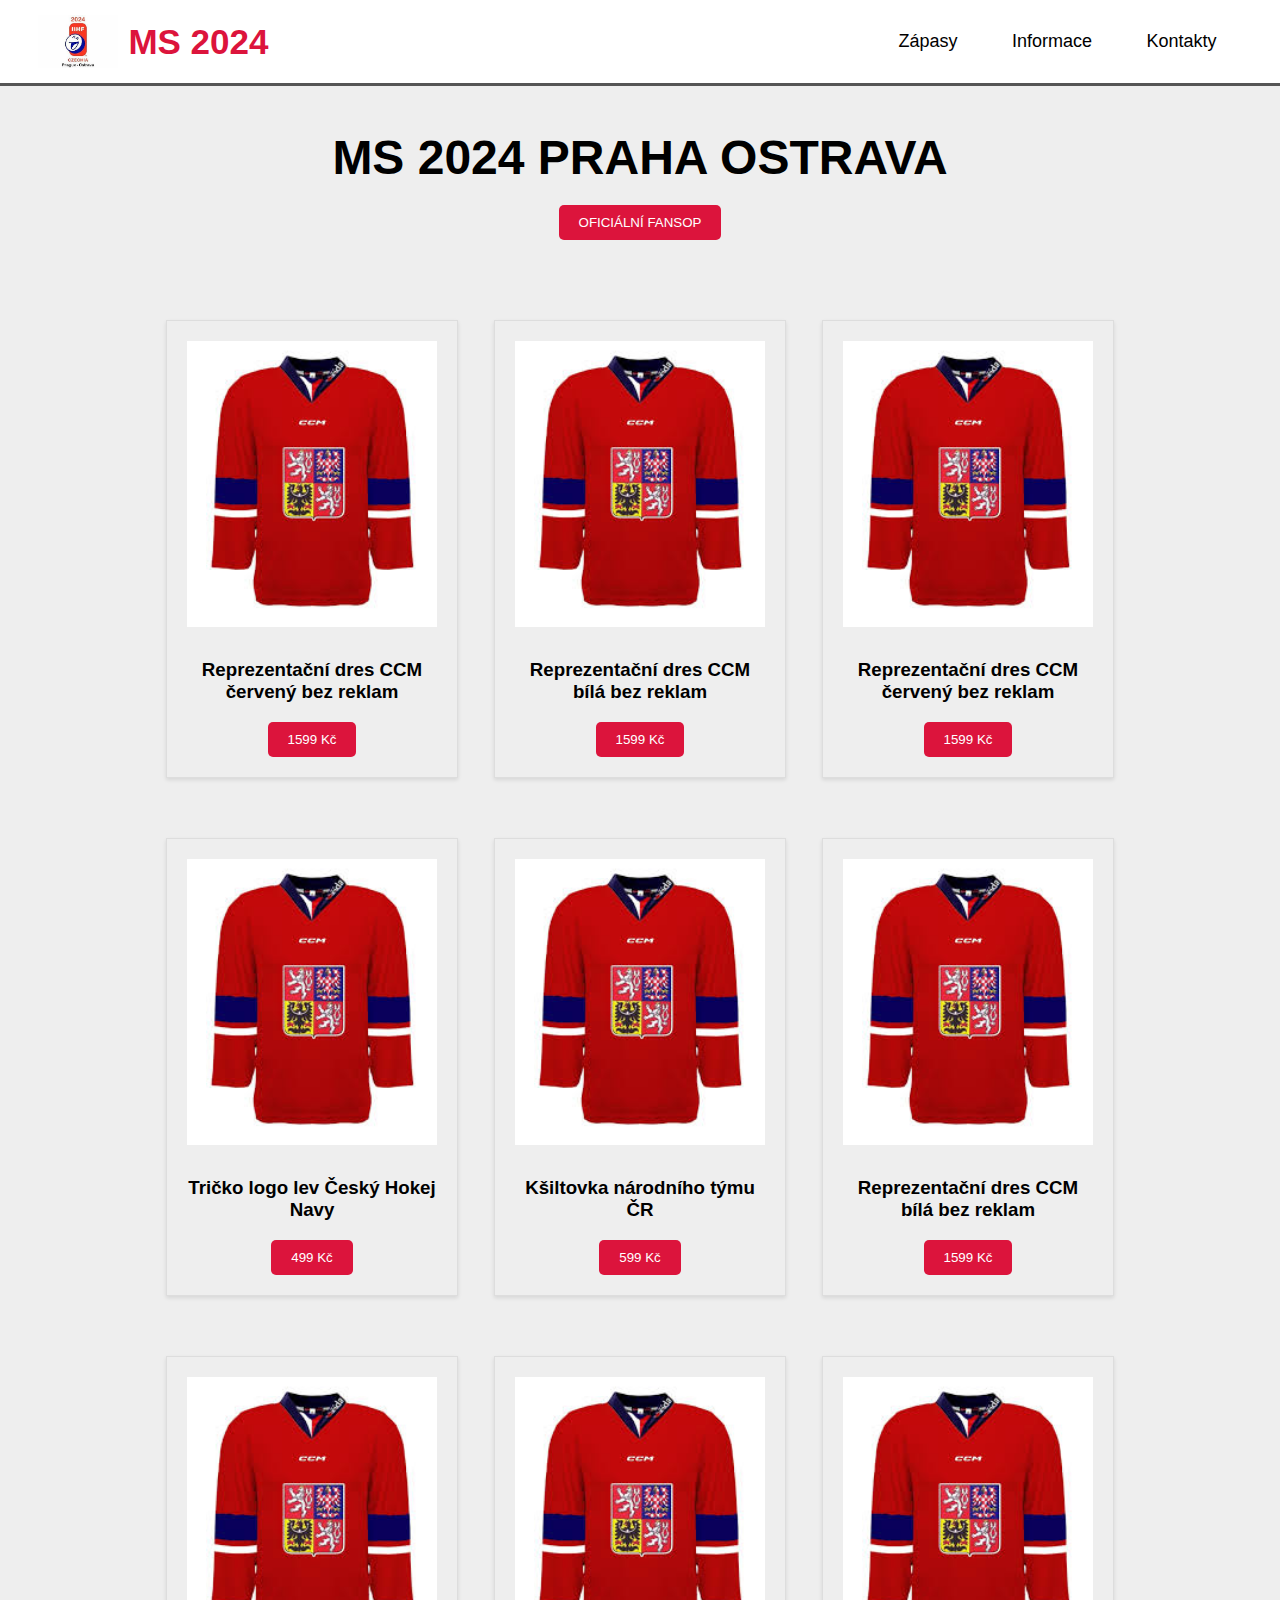
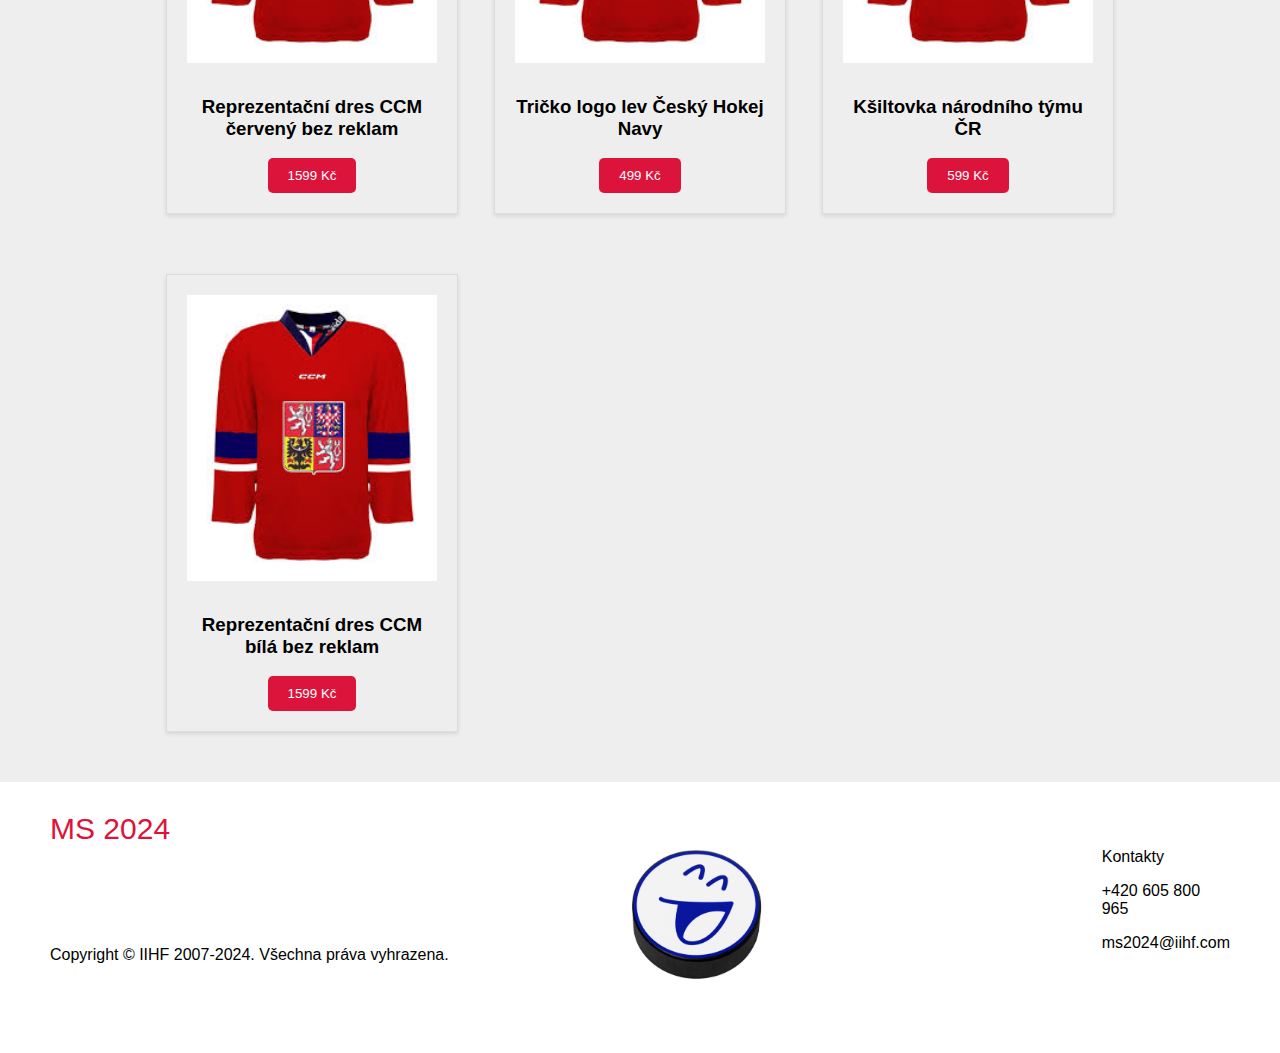
==== index.html @ 159f7f00 "s" ====
<!DOCTYPE html>
<html lang="cs">

<head>
  <meta charset="UTF-8">
  <meta name="viewport" content="width=device-width, initial-scale=1.0">
  <title>MS 2024 Praha Ostrava</title>
  <link rel="stylesheet" href="./styles/general.css">
  <link rel="stylesheet" href="./style.css">
</head>

<body>
  <header>
    <div class="header-container">
      <div class="logo-container">
        <img id="logo" src="./img/logo.jfif" alt="MS 2024 logo">
        <p class="web-name">MS 2024</p>
      </div>
      <nav class="nav-links">
        <a href="#">Zápasy</a>
        <a href="#">Informace</a>
        <a href="#">Kontakty
        </a>
      </nav>
    </div>
  </header>

  <main>
    <div class="bg">
      <section class="hero">
        <div class="container-uvod">
          <h2>MS 2024 PRAHA OSTRAVA</h2>
          <button class="button">OFICIÁLNÍ FANSOP</button>
        </div>
      </section>

      <section class="products">
        <div class="container-shop">
          <div class="product">
            <img src="./img/dres.jfif" alt="Reprezentační dres CCM červený bez reklam">
            <h3>Reprezentační dres CCM červený bez reklam</h3>
            <button class="button">1599 Kč</button>
          </div>

          <div class="product">
            <img src="./img/dres.jfif" alt="Reprezentační dres CCM bílá bez reklam">
            <h3>Reprezentační dres CCM bílá bez reklam</h3>
            <button class="button">1599 Kč</button>
          </div>
          <div class="product">
            <img src="./img/dres.jfif" alt="Reprezentační dres CCM červený bez reklam">
            <h3>Reprezentační dres CCM červený bez reklam</h3>
            <button class="button">1599 Kč</button>
          </div>
          <div class="product">
            <img src="./img/dres.jfif" alt="Tričko logo lev Český Hokej Navy">
            <h3>Tričko logo lev Český Hokej Navy</h3>
            <button class="button">499 Kč</button>
          </div>
          <div class="product">
            <img src="./img/dres.jfif" alt="Kšiltovka národního týmu ČR">
            <h3>Kšiltovka národního týmu ČR</h3>
            <button class="button">599 Kč</button>
          </div>
          <div class="product">
            <img src="./img/dres.jfif" alt="Reprezentační dres CCM bílá bez reklam">
            <h3>Reprezentační dres CCM bílá bez reklam</h3>
            <button class="button">1599 Kč</button>
          </div>
          <div class="product">
            <img src="./img/dres.jfif" alt="Reprezentační dres CCM červený bez reklam">
            <h3>Reprezentační dres CCM červený bez reklam</h3>
            <button class="button">1599 Kč</button>
          </div>
          <div class="product">
            <img src="./img/dres.jfif" alt="Tričko logo lev Český Hokej Navy">
            <h3>Tričko logo lev Český Hokej Navy</h3>
            <button class="button">499 Kč</button>
          </div>
          <div class="product">
            <img src="./img/dres.jfif" alt="Kšiltovka národního týmu ČR">
            <h3>Kšiltovka národního týmu ČR</h3>
            <button class="button">599 Kč</button>
          </div>
          <div class="product">
            <img src="./img/dres.jfif" alt="Reprezentační dres CCM bílá bez reklam">
            <h3>Reprezentační dres CCM bílá bez reklam</h3>
            <button class="button">1599 Kč</button>
          </div>
        </div>
      </section>
    </div>
  </main>

  <footer>
    <div class="left-section">
      <p class="name-footer">MS 2024</p>
      <div class="icons">
      <span class="icon-facebook"></span>
      <span class="icon-youtube"></span>
      <span class="icon-instagram"></span>
    
      </div>
      <p>Copyright © IIHF 2007-2024. Všechna práva vyhrazena.</p>
    </div>
    <div class="middle-section">
      <img src="./img/puk.jpg" alt="puk emoji">

    </div>


    <div class="right-section">
      <p>Kontakty</p>
      <p>+420 605 800 965</p>
      <p>ms2024@iihf.com</p>
    </div>
  </footer>
</body>

</html>
---- styles/general.css ----
body {
    font-family: sans-serif;
    margin: 0;
    background-color: #f5f5f5;
}


body {
    font-family: Arial, sans-serif;
    margin: 0;
    background-color: #f4f4f4;
  }
  
  /* Header Styling */
  header {
    background-color: #ffffff;
    color: rgb(0, 0, 0);
    padding: 15px 0;
    border-bottom: 3px solid #555;

    position: fixed;
    left: 0;
    top: 0;
    width: 100%;
  
   z-index: 50;
    
  }
  
  .header-container {
    display: flex;
    justify-content: space-between;
    align-items: center;
    padding: 0 3%;
  }
  
  /* Logo and Name Styling */
  .logo-container {
    display: flex;
    align-items: center;
  }
  
  #logo {
    width: 80px;
    margin-right: 10px;
  }
  
  .web-name {
    font-size: 35px;
    font-weight: bold;
    margin: 0;
    color:  #dc143c ;
  }
  
  /* Navigation Links Styling */
  .nav-links a {
    color: rgb(0, 0, 0);
    text-decoration: none;
    margin-left:10px;
    margin-right: 10px;
    font-size: 18px;
    transition: color 0.3s ease;
    padding: 15px;

  }
  


  
  .nav-links a:hover {
    color: #ffffff;
    background-color: #dc143c;
    padding: 15px;
    border-radius: 3px;

  }










.container-shop{
    display: grid;
    grid-template-columns: 1fr 1fr 1fr 1fr;
    column-gap: 16px;
    row-gap: 40px;
}
.container-uvod{
    max-width: 1500px;
    margin: 0 auto;
    padding: 20px;
}
@media (max-width: 1000px) and (min-width:701px) {
    .container-shop {
      grid-template-columns: 1fr 1fr;
    }
   
  }
  @media (max-width:1380px ) and (min-width:1001px) {
    .container-shop {
        grid-template-columns: 1fr 1fr 1fr;
      }
  }
  @media (max-width: 700px){
    .container-shop{
        grid-template-columns: 1fr;
    }
  }









.hero {
    text-align: center;
    margin-top: 60px;
    background-color: #eee;
    padding: 10px 0;
}

.hero h2 {
    font-size: 3em;
    margin-bottom: 20px;
}

.products {
    display: flex;
    flex-wrap: wrap;
    justify-content: center;
    padding: 40px 0;
}

.product {
    width: 250px;
    margin: 10px;
    border: 1px solid #ddd;
    padding: 20px;
    text-align: center;
    box-shadow: 0 2px 4px rgba(0,0,0,0.1);
}

.product img {
    width: 100%;
    margin-bottom: 10px;
}

.button {
    background-color: #dc143c;
    color: #fff;
    padding: 10px 20px;
    border: none;
    border-radius: 5px;
    cursor: pointer;
    text-decoration: none;
}
/*
footer {
    text-align: center;
    padding: 20px 0;
    background-color: #333;
   

    position: relative;
  left: 0;
  bottom: 0;
  width: 100%;
  background-color: #000000;
  color: white;
  
}
*/
footer{
    display: grid;
    grid-template-columns: 4fr 4fr 1fr;
    column-gap: 16px;
    row-gap: 40px;
    background-color: #ffffff;
   
}


.bg{
    background-color: #eee; 
  
}
.left-section{
  margin-left: 50px;

}
.middle-section img{
    width: 250px;
    margin: 50px;
}
.right-section{
    margin: 50px;
     text-align: end;  
  
}
.right-section p {
    text-align: start;
}
.name-footer{
    color: #dc143c;
    font-size: 30px;
    margin-bottom: 100px;
}

.icons span{
    height: 150px;
    width: 250px;
}
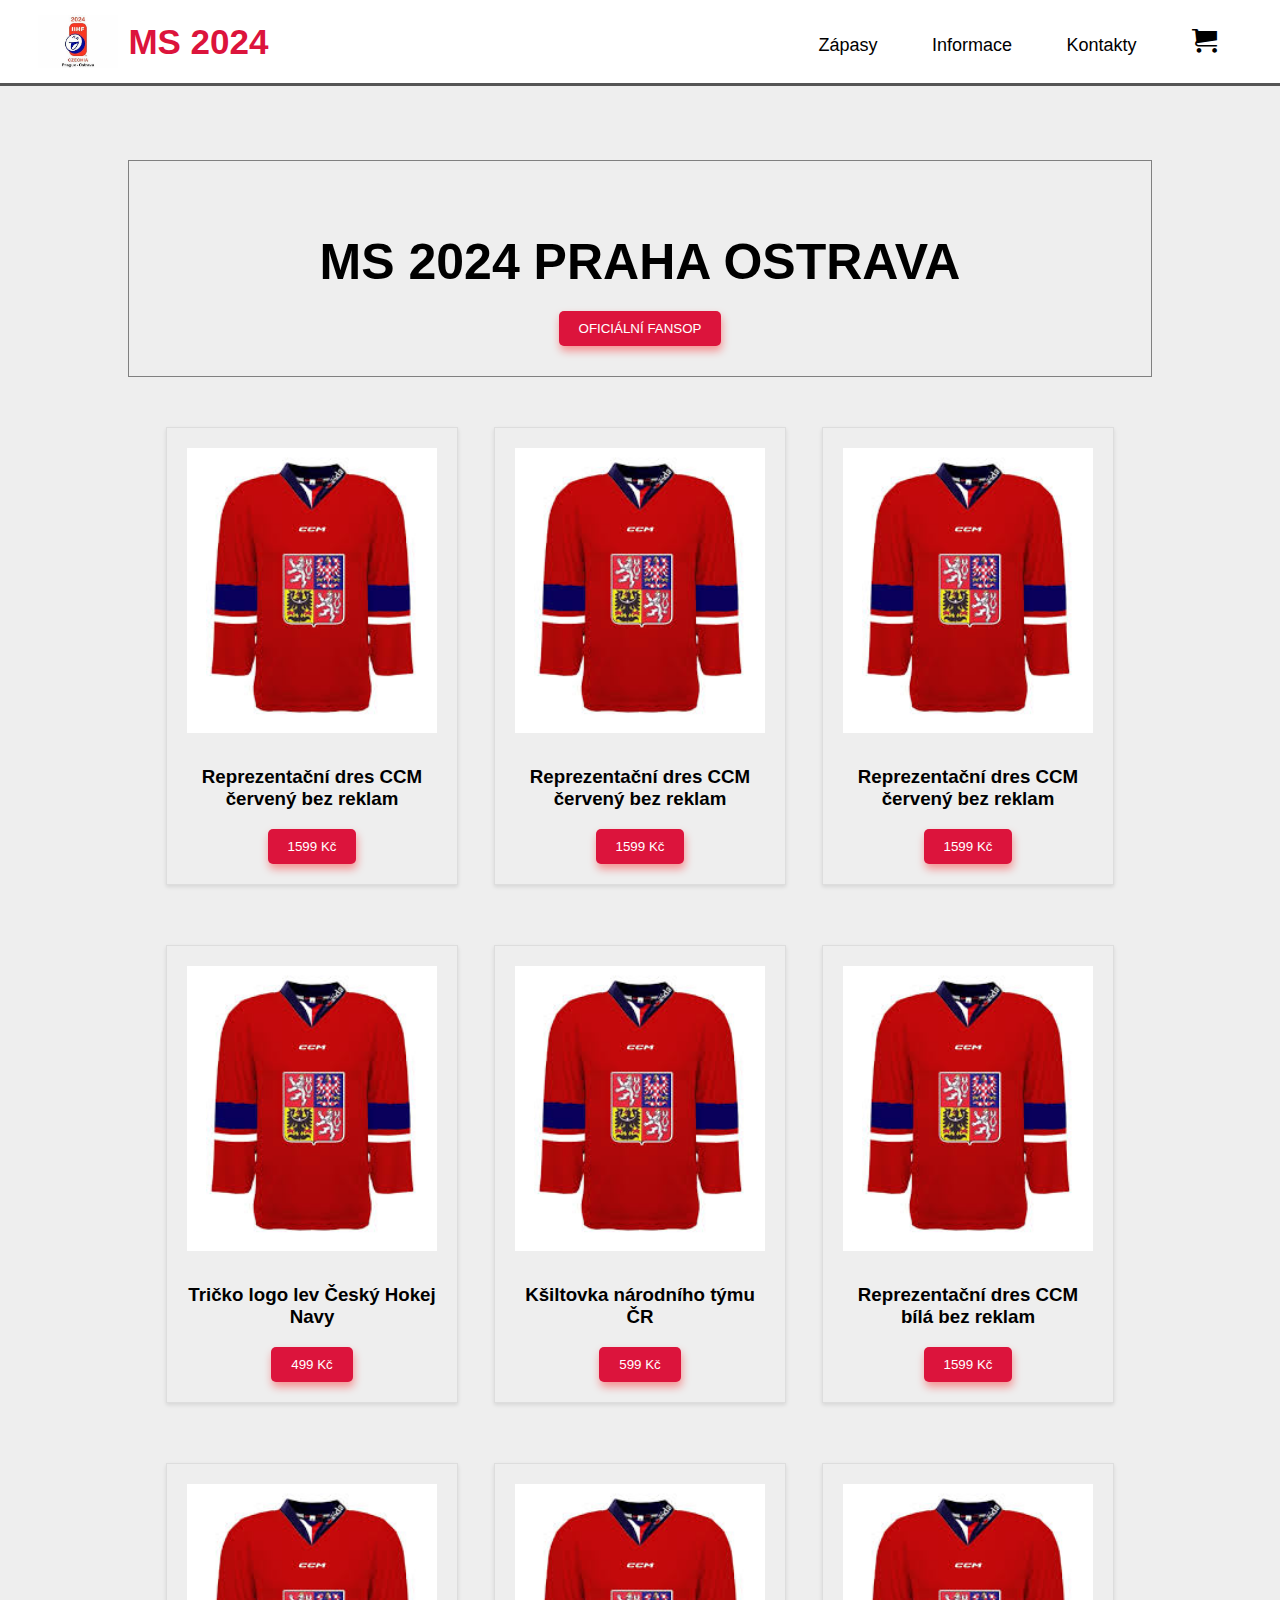
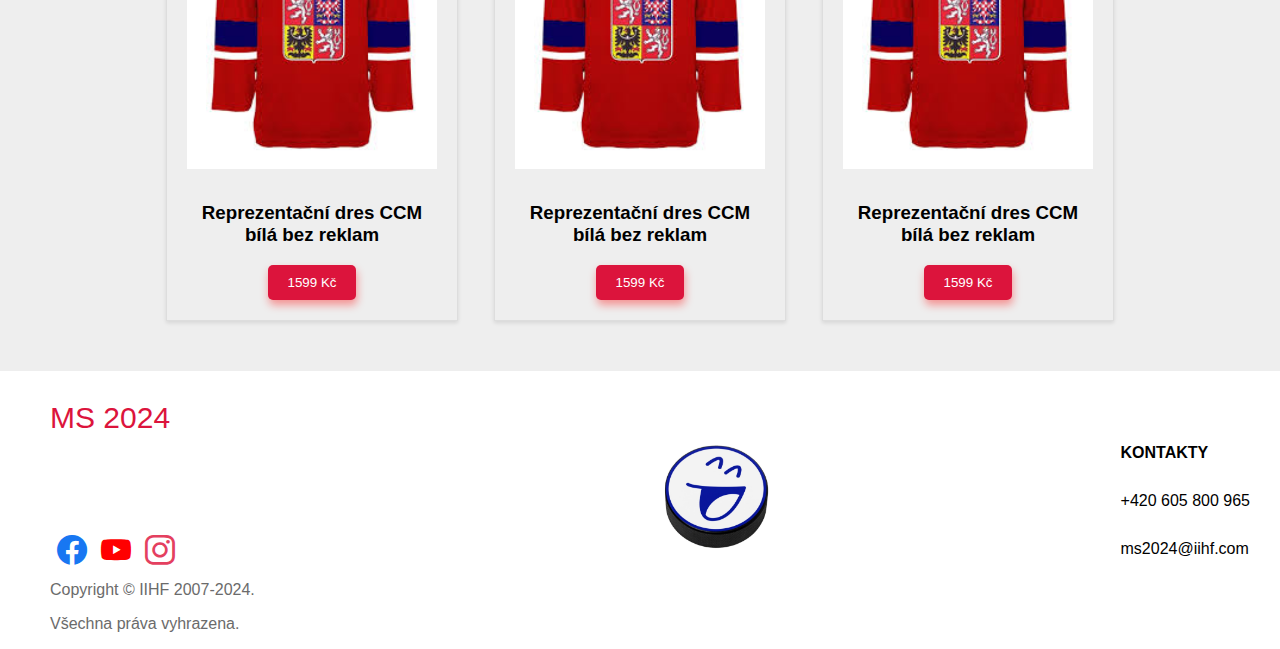
==== commit 5f2cefec: "safe" ====
--- a/index.html
+++ b/index.html
@@ -7,6 +7,7 @@
   <title>MS 2024 Praha Ostrava</title>
   <link rel="stylesheet" href="./styles/general.css">
   <link rel="stylesheet" href="./style.css">
+  <link rel="stylesheet" href="./styles/index.css">
 </head>
 
 <body>
@@ -19,8 +20,8 @@
       <nav class="nav-links">
         <a href="#">Zápasy</a>
         <a href="#">Informace</a>
-        <a href="#">Kontakty
-        </a>
+        <a href="#">Kontakty </a>
+        <a href="#"><span class="icon-cart"></span></a>
       </nav>
     </div>
   </header>
@@ -41,10 +42,9 @@
             <h3>Reprezentační dres CCM červený bez reklam</h3>
             <button class="button">1599 Kč</button>
           </div>
-
           <div class="product">
-            <img src="./img/dres.jfif" alt="Reprezentační dres CCM bílá bez reklam">
-            <h3>Reprezentační dres CCM bílá bez reklam</h3>
+            <img src="./img/dres.jfif" alt="Reprezentační dres CCM červený bez reklam">
+            <h3>Reprezentační dres CCM červený bez reklam</h3>
             <button class="button">1599 Kč</button>
           </div>
           <div class="product">
@@ -68,19 +68,14 @@
             <button class="button">1599 Kč</button>
           </div>
           <div class="product">
-            <img src="./img/dres.jfif" alt="Reprezentační dres CCM červený bez reklam">
-            <h3>Reprezentační dres CCM červený bez reklam</h3>
+            <img src="./img/dres.jfif" alt="Reprezentační dres CCM bílá bez reklam">
+            <h3>Reprezentační dres CCM bílá bez reklam</h3>
             <button class="button">1599 Kč</button>
           </div>
           <div class="product">
-            <img src="./img/dres.jfif" alt="Tričko logo lev Český Hokej Navy">
-            <h3>Tričko logo lev Český Hokej Navy</h3>
-            <button class="button">499 Kč</button>
-          </div>
-          <div class="product">
-            <img src="./img/dres.jfif" alt="Kšiltovka národního týmu ČR">
-            <h3>Kšiltovka národního týmu ČR</h3>
-            <button class="button">599 Kč</button>
+            <img src="./img/dres.jfif" alt="Reprezentační dres CCM bílá bez reklam">
+            <h3>Reprezentační dres CCM bílá bez reklam</h3>
+            <button class="button">1599 Kč</button>
           </div>
           <div class="product">
             <img src="./img/dres.jfif" alt="Reprezentační dres CCM bílá bez reklam">
@@ -99,20 +94,21 @@
       <span class="icon-facebook"></span>
       <span class="icon-youtube"></span>
       <span class="icon-instagram"></span>
-    
       </div>
-      <p>Copyright © IIHF 2007-2024. Všechna práva vyhrazena.</p>
+      <p class="copyright">Copyright © IIHF 2007-2024. </p>
+      <p class="copyright">Všechna práva vyhrazena.</p>
     </div>
+
+
     <div class="middle-section">
       <img src="./img/puk.jpg" alt="puk emoji">
 
     </div>
 
-
     <div class="right-section">
-      <p>Kontakty</p>
-      <p>+420 605 800 965</p>
-      <p>ms2024@iihf.com</p>
+      <p class="strong">Kontakty</p>
+      <p class="num">+420 605 800 965</p>
+      <p class="mail">ms2024@iihf.com</p>
     </div>
   </footer>
 </body>
--- a/styles/general.css
+++ b/styles/general.css
@@ -1,220 +1,238 @@
 body {
-    font-family: sans-serif;
-    margin: 0;
-    background-color: #f5f5f5;
+  font-family: sans-serif;
+  margin: 0;
+  background-color: #f5f5f5;
 }
 
 
 body {
-    font-family: Arial, sans-serif;
-    margin: 0;
-    background-color: #f4f4f4;
-  }
-  
-  /* Header Styling */
+  font-family: Arial, sans-serif;
+  margin: 0;
+  background-color: #eee;
+}
+
+/* Header Styling */
+header {
+  background-color: #ffffff;
+  color: rgb(0, 0, 0);
+  padding: 15px 0;
+  border-bottom: 3px solid #555;
+
+  position: fixed;
+  left: 0;
+  top: 0;
+  width: 100%;
+
+  z-index: 50;
+
+}
+
+.header-container {
+  display: flex;
+  justify-content: space-between;
+  align-items: center;
+  padding: 0 3%;
+}
+
+/* Logo and Name Styling */
+.logo-container {
+  display: flex;
+  align-items: center;
+}
+
+#logo {
+  width: 80px;
+  margin-right: 10px;
+}
+
+.web-name {
+  font-size: 35px;
+  font-weight: bold;
+  margin: 0;
+  color: #dc143c;
+}
+
+/* Navigation Links Styling */
+.nav-links a {
+  color: rgb(0, 0, 0);
+  text-decoration: none;
+  margin-left: 10px;
+  margin-right: 10px;
+  font-size: 18px;
+  transition: color 0.3s ease;
+  padding: 15px;
+
+}
+
+
+
+
+.nav-links a:hover {
+  color: #ffffff;
+  background-color: #dc143c;
+  padding: 15px;
+  border-radius: 3px;
+
+}
+
+
+
+
+
+
+
+
+
+
+
+footer {
+  display: grid;
+
+  column-gap: 16px;
+  row-gap: 40px;
+  background-color: #ffffff;
+
+
+  grid-template-columns: 4fr 4fr 1fr;
+
+
+}
+
+
+
+.left-section {
+  margin-left: 50px;
+
+}
+
+.copyright {
+  color: rgb(107, 107, 107);
+
+}
+
+.middle-section img {
+  width: 250px;
+  margin: 50px;
+  display: flex;
+}
+
+.right-section {
+  line-height: 2;
+  margin-top: 50px;
+  margin-right: 30px;
+
+}
+
+.name-footer {
+  color: #dc143c;
+  font-size: 30px;
+  margin-bottom: 100px;
+}
+
+.icons span {
+  font-size: 30px;
+  margin-left: 7px;
+  margin-right: 7px;
+  display: flex;
+
+}
+
+.icons {
+  display: flex;
+}
+
+.strong {
+  font-weight: bold;
+  text-transform: uppercase;
+}
+
+
+
+
+
+@media (max-width: 1000px) and (min-width:701px) {
+  .middle-section img {
+    display: none;
+  }
+
+  .num {
+    white-space: nowrap;
+  }
+
   header {
-    background-color: #ffffff;
-    color: rgb(0, 0, 0);
-    padding: 15px 0;
-    border-bottom: 3px solid #555;
-
-    position: fixed;
-    left: 0;
-    top: 0;
-    width: 100%;
-  
-   z-index: 50;
-    
-  }
-  
-  .header-container {
+    grid-template-columns: 3fr 3fr 1fr;
+  }
+
+  .copyright {
+    white-space: nowrap;
+  }
+
+}
+
+@media (max-width:1380px) and (min-width:1001px) {
+  .middle-section img {
+    width: 200px;
+    margin: 60px;
     display: flex;
-    justify-content: space-between;
-    align-items: center;
-    padding: 0 3%;
-  }
-  
-  /* Logo and Name Styling */
-  .logo-container {
-    display: flex;
-    align-items: center;
-  }
-  
-  #logo {
-    width: 80px;
-    margin-right: 10px;
-  }
-  
+  }
+
+  .num {
+    white-space: nowrap;
+  }
+
+  .copyright {
+    white-space: nowrap;
+
+  }
+
+  header {
+    grid-template-columns: 4fr 4fr 1fr;
+  }
+
+}
+
+@media (max-width: 700px) {
+  .middle-section img {
+    display: none;
+  }
+
+  .right-section {
+    line-height: 1;
+  }
+
+  .name-footer {
+    margin-bottom: 50px;
+    font-size: 20px;
+    font-weight: bold;
+  }
+
+  .copyright {
+    white-space: nowrap;
+    font-size: 10px;
+  }
+
+  .strong {
+    font-size: 18px;
+  }
+
+
+  header {
+    column-gap: 6px;
+    row-gap: 20px;
+    grid-template-columns: 1fr;
+  }
+
+  .left-section {
+    margin-left: 10px;
+
+  }
+
   .web-name {
-    font-size: 35px;
-    font-weight: bold;
-    margin: 0;
-    color:  #dc143c ;
-  }
-  
-  /* Navigation Links Styling */
+    font-size: 25px;
+  }
+
   .nav-links a {
-    color: rgb(0, 0, 0);
-    text-decoration: none;
-    margin-left:10px;
-    margin-right: 10px;
-    font-size: 18px;
-    transition: color 0.3s ease;
-    padding: 15px;
-
-  }
-  
-
-
-  
-  .nav-links a:hover {
-    color: #ffffff;
-    background-color: #dc143c;
-    padding: 15px;
-    border-radius: 3px;
-
-  }
-
-
-
-
-
-
-
-
-
-
-.container-shop{
-    display: grid;
-    grid-template-columns: 1fr 1fr 1fr 1fr;
-    column-gap: 16px;
-    row-gap: 40px;
-}
-.container-uvod{
-    max-width: 1500px;
-    margin: 0 auto;
-    padding: 20px;
-}
-@media (max-width: 1000px) and (min-width:701px) {
-    .container-shop {
-      grid-template-columns: 1fr 1fr;
-    }
-   
-  }
-  @media (max-width:1380px ) and (min-width:1001px) {
-    .container-shop {
-        grid-template-columns: 1fr 1fr 1fr;
-      }
-  }
-  @media (max-width: 700px){
-    .container-shop{
-        grid-template-columns: 1fr;
-    }
-  }
-
-
-
-
-
-
-
-
-
-.hero {
-    text-align: center;
-    margin-top: 60px;
-    background-color: #eee;
-    padding: 10px 0;
-}
-
-.hero h2 {
-    font-size: 3em;
-    margin-bottom: 20px;
-}
-
-.products {
-    display: flex;
-    flex-wrap: wrap;
-    justify-content: center;
-    padding: 40px 0;
-}
-
-.product {
-    width: 250px;
-    margin: 10px;
-    border: 1px solid #ddd;
-    padding: 20px;
-    text-align: center;
-    box-shadow: 0 2px 4px rgba(0,0,0,0.1);
-}
-
-.product img {
-    width: 100%;
-    margin-bottom: 10px;
-}
-
-.button {
-    background-color: #dc143c;
-    color: #fff;
-    padding: 10px 20px;
-    border: none;
-    border-radius: 5px;
-    cursor: pointer;
-    text-decoration: none;
-}
-/*
-footer {
-    text-align: center;
-    padding: 20px 0;
-    background-color: #333;
-   
-
-    position: relative;
-  left: 0;
-  bottom: 0;
-  width: 100%;
-  background-color: #000000;
-  color: white;
-  
-}
-*/
-footer{
-    display: grid;
-    grid-template-columns: 4fr 4fr 1fr;
-    column-gap: 16px;
-    row-gap: 40px;
-    background-color: #ffffff;
-   
-}
-
-
-.bg{
-    background-color: #eee; 
-  
-}
-.left-section{
-  margin-left: 50px;
-
-}
-.middle-section img{
-    width: 250px;
-    margin: 50px;
-}
-.right-section{
-    margin: 50px;
-     text-align: end;  
-  
-}
-.right-section p {
-    text-align: start;
-}
-.name-footer{
-    color: #dc143c;
-    font-size: 30px;
-    margin-bottom: 100px;
-}
-
-.icons span{
-    height: 150px;
-    width: 250px;
+    font-size: 15px;
+  }
+
 }--- a/style.css
+++ b/style.css
@@ -0,0 +1,42 @@
+@font-face {
+  font-family: 'icomoon';
+  src:  url('fonts/icomoon.eot?8p07lf');
+  src:  url('fonts/icomoon.eot?8p07lf#iefix') format('embedded-opentype'),
+    url('fonts/icomoon.ttf?8p07lf') format('truetype'),
+    url('fonts/icomoon.woff?8p07lf') format('woff'),
+    url('fonts/icomoon.svg?8p07lf#icomoon') format('svg');
+  font-weight: normal;
+  font-style: normal;
+  font-display: block;
+}
+
+[class^="icon-"], [class*=" icon-"] {
+  /* use !important to prevent issues with browser extensions that change fonts */
+  font-family: 'icomoon' !important;
+  speak: never;
+  font-style: normal;
+  font-weight: normal;
+  font-variant: normal;
+  text-transform: none;
+  line-height: 1;
+
+  /* Better Font Rendering =========== */
+  -webkit-font-smoothing: antialiased;
+  -moz-osx-font-smoothing: grayscale;
+}
+
+.icon-facebook:before {
+  content: "\e900";
+  color: #1877f2;
+}
+.icon-instagram:before {
+  content: "\e902";
+  color: #e4405f;
+}
+.icon-youtube:before {
+  content: "\e901";
+  color: #f00;
+}
+.icon-cart:before {
+  content: "\e93a";
+}
--- a/styles/index.css
+++ b/styles/index.css
@@ -0,0 +1,111 @@
+
+
+.container-shop {
+    display: grid;
+    grid-template-columns: 1fr 1fr 1fr 1fr;
+   
+    column-gap: 16px;
+    row-gap: 40px;
+  }
+  
+  .container-uvod {
+    max-width: 1500px;
+    margin: 0 auto;
+    padding: 20px;
+    
+  }
+  
+  @media (max-width: 1000px) and (min-width:701px) {
+    .container-shop {
+      grid-template-columns: 1fr 1fr;
+    }
+    .hero h2{
+      font-size: 40px;
+    }
+  
+  }
+  
+  @media(min-width:1001px) {
+    .container-shop {
+      grid-template-columns: 1fr 1fr 1fr;
+    }
+    .hero h2{
+      font-size: 50px;
+    }
+  
+  }
+  
+  @media (max-width: 700px) {
+    .container-shop {
+      grid-template-columns: 1fr;
+    }
+  }
+  .icon-cart{
+    font-size: 25px;
+  }
+  
+  
+  
+  
+  
+  
+  
+  
+  
+  .hero {
+    text-align: center;
+    margin-top: 160px;
+    background-color: #eee;
+    padding: 10px 0;
+    border: 1px gray solid;
+    margin-left: 10%;
+    margin-right: 10%;
+  }
+  
+  .hero h2 {
+  
+    margin-bottom: 20px;
+  }
+  
+  
+  
+  .products {
+    display: flex;
+    flex-wrap: wrap;
+    justify-content: center;
+    padding: 40px 0;
+  }
+  
+  .product {
+    width: 250px;
+    margin: 10px;
+    border: 1px solid #ddd;
+    padding: 20px;
+    text-align: center;
+    box-shadow: 0 2px 4px rgba(0, 0, 0, 0.1);
+  }
+  
+  .product img {
+    width: 100%;
+    margin-bottom: 10px;
+  }
+  
+  .button {
+    background-color: #dc143c;
+    color: #fff;
+    padding: 10px 20px;
+    border: none;
+    border-radius: 5px;
+    cursor: pointer;
+    text-decoration: none;
+    transition: 0,5s;
+  
+    box-shadow: 1px 5px 8px rgba(255, 0, 0, 0.384);
+  }
+  .button:hover{
+    background-color: #000000;
+    color: rgb(255, 255, 255);
+  }
+  
+  
+  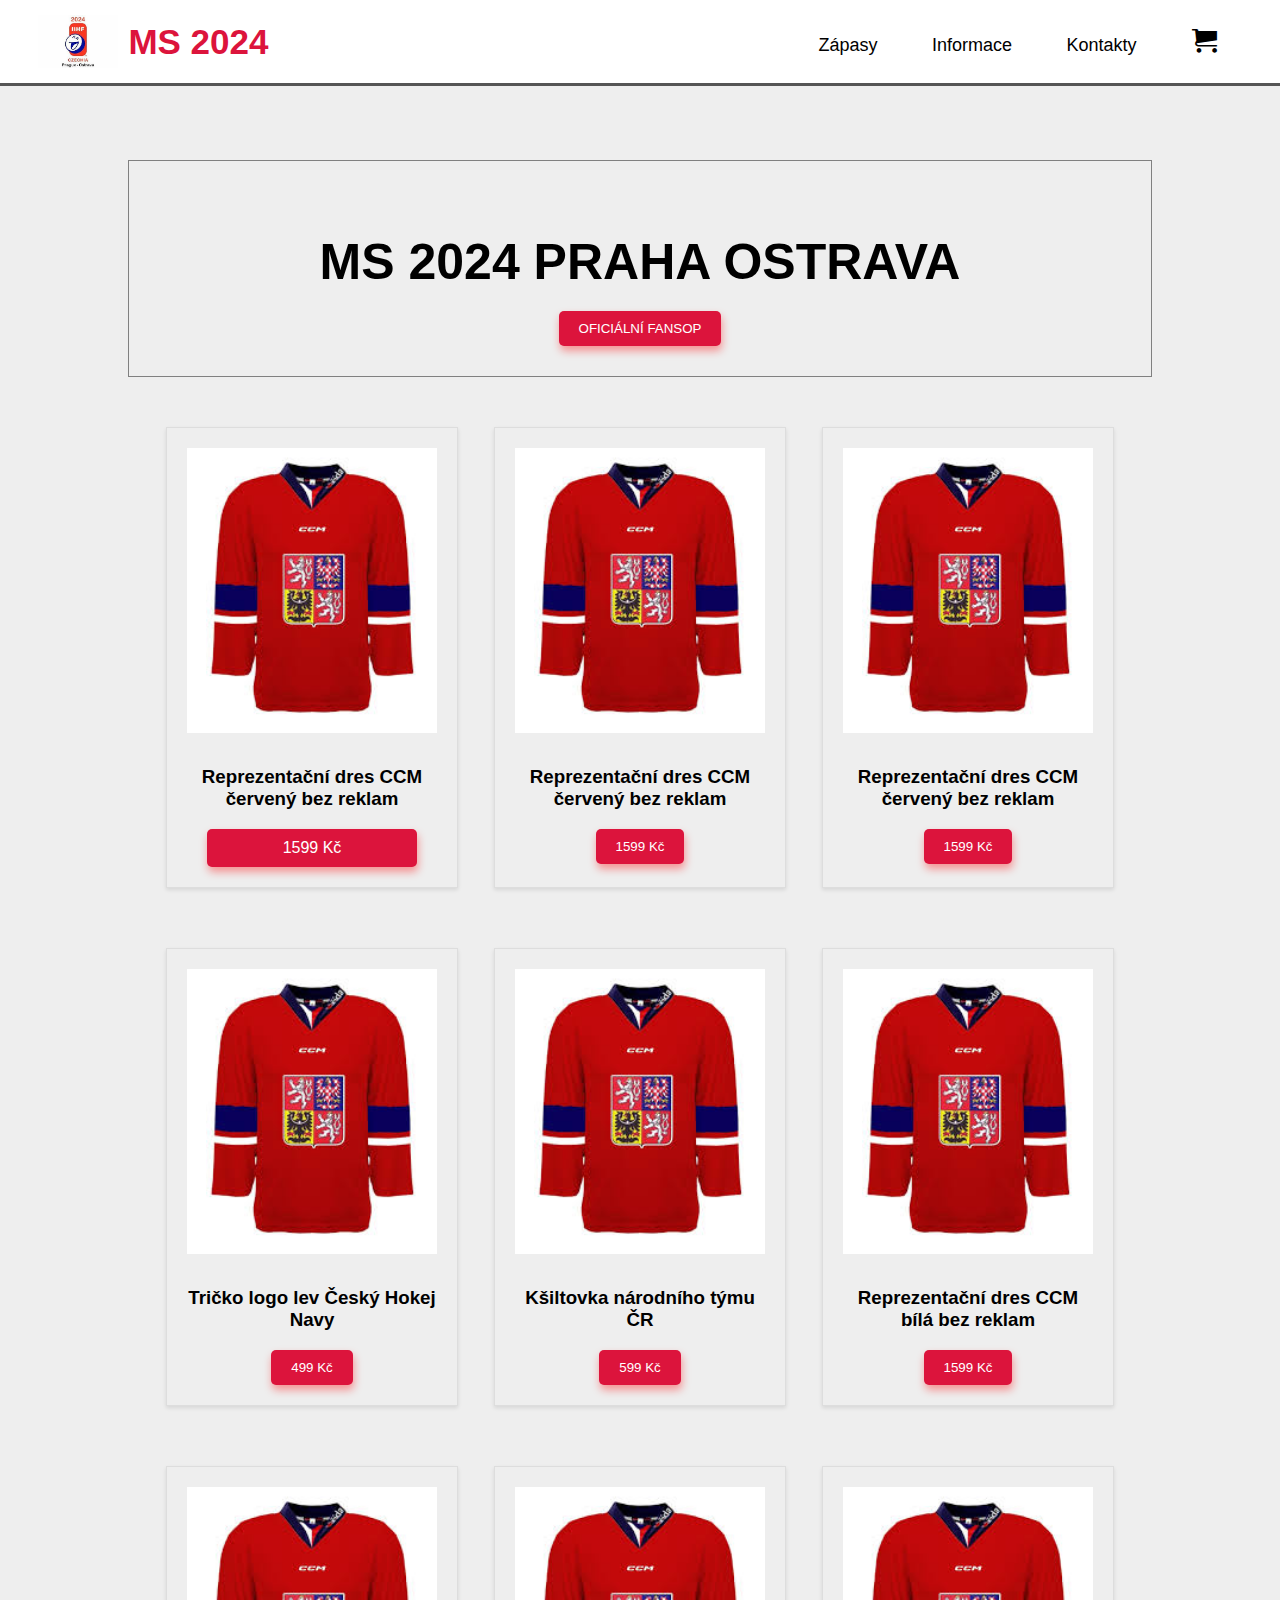
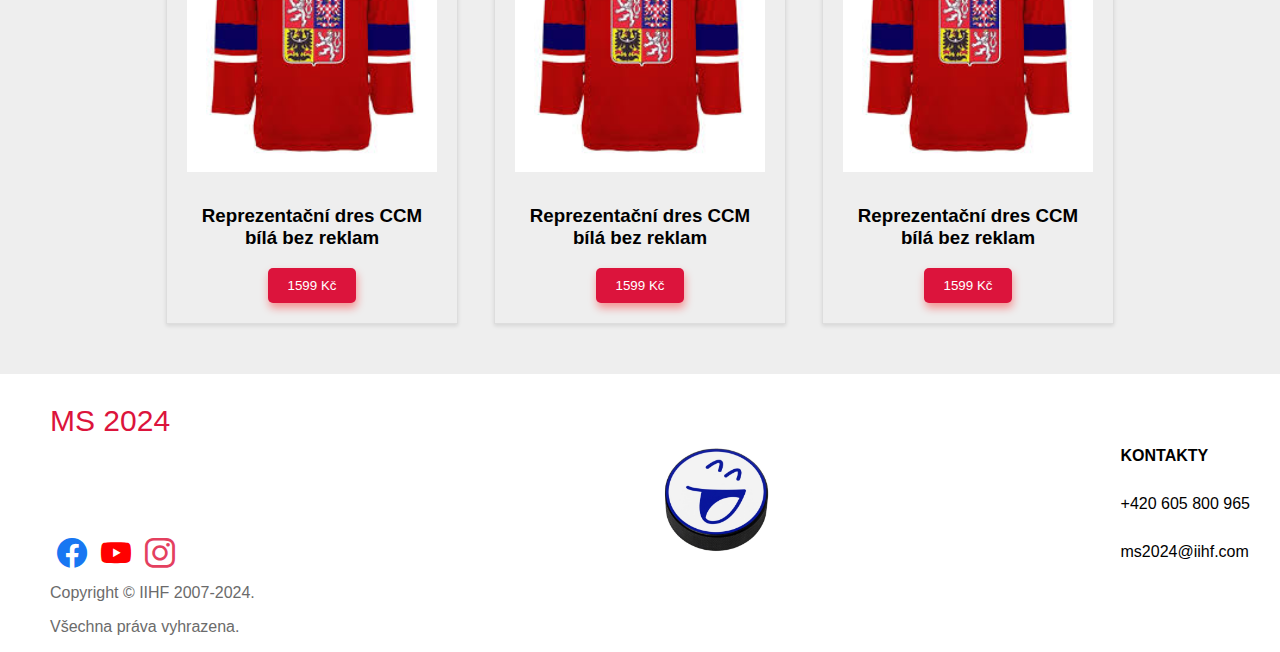
==== commit 03a42ac5: "save" ====
--- a/index.html
+++ b/index.html
@@ -18,10 +18,10 @@
         <p class="web-name">MS 2024</p>
       </div>
       <nav class="nav-links">
-        <a href="#">Zápasy</a>
+        <a href="./zapasy.html">Zápasy</a>
         <a href="#">Informace</a>
         <a href="#">Kontakty </a>
-        <a href="#"><span class="icon-cart"></span></a>
+        <a href="./kosik.html"><span class="icon-cart"></span></a>
       </nav>
     </div>
   </header>
@@ -38,9 +38,11 @@
       <section class="products">
         <div class="container-shop">
           <div class="product">
+            <a href="./product.html">
             <img src="./img/dres.jfif" alt="Reprezentační dres CCM červený bez reklam">
             <h3>Reprezentační dres CCM červený bez reklam</h3>
-            <button class="button">1599 Kč</button>
+            <div class="button">1599 Kč</div>
+            </a>
           </div>
           <div class="product">
             <img src="./img/dres.jfif" alt="Reprezentační dres CCM červený bez reklam">
@@ -88,7 +90,7 @@
   </main>
 
   <footer>
-    <div class="left-section">
+    <div class="left-section"> 
       <p class="name-footer">MS 2024</p>
       <div class="icons">
       <span class="icon-facebook"></span>
--- a/styles/general.css
+++ b/styles/general.css
@@ -1,14 +1,13 @@
-body {
-  font-family: sans-serif;
-  margin: 0;
-  background-color: #f5f5f5;
-}
+
 
 
 body {
   font-family: Arial, sans-serif;
   margin: 0;
   background-color: #eee;
+
+
+
 }
 
 /* Header Styling */
@@ -87,17 +86,11 @@
 
 footer {
   display: grid;
-
   column-gap: 16px;
   row-gap: 40px;
   background-color: #ffffff;
-
-
   grid-template-columns: 4fr 4fr 1fr;
-
-
-}
-
+}
 
 
 .left-section {
--- a/styles/index.css
+++ b/styles/index.css
@@ -1,111 +1,127 @@
+.container-shop {
+  display: grid;
+  grid-template-columns: 1fr 1fr 1fr 1fr;
+
+  column-gap: 16px;
+  row-gap: 40px;
+}
+
+.container-uvod {
+  max-width: 1500px;
+  margin: 0 auto;
+  padding: 20px;
+
+}
+
+@media (max-width: 1000px) and (min-width:701px) {
+  .container-shop {
+    grid-template-columns: 1fr 1fr;
+  }
+
+  .hero h2 {
+    font-size: 40px;
+  }
+
+}
+
+@media(min-width:1001px) {
+  .container-shop {
+    grid-template-columns: 1fr 1fr 1fr;
+  }
+
+  .hero h2 {
+    font-size: 50px;
+  }
+
+}
+
+@media (max-width: 700px) {
+  .container-shop {
+    grid-template-columns: 1fr;
+  }
+}
+
+.icon-cart {
+  font-size: 25px;
+}
 
 
-.container-shop {
-    display: grid;
-    grid-template-columns: 1fr 1fr 1fr 1fr;
-   
-    column-gap: 16px;
-    row-gap: 40px;
-  }
-  
-  .container-uvod {
-    max-width: 1500px;
-    margin: 0 auto;
-    padding: 20px;
-    
-  }
-  
-  @media (max-width: 1000px) and (min-width:701px) {
-    .container-shop {
-      grid-template-columns: 1fr 1fr;
-    }
-    .hero h2{
-      font-size: 40px;
-    }
-  
-  }
-  
-  @media(min-width:1001px) {
-    .container-shop {
-      grid-template-columns: 1fr 1fr 1fr;
-    }
-    .hero h2{
-      font-size: 50px;
-    }
-  
-  }
-  
-  @media (max-width: 700px) {
-    .container-shop {
-      grid-template-columns: 1fr;
-    }
-  }
-  .icon-cart{
-    font-size: 25px;
-  }
-  
-  
-  
-  
-  
-  
-  
-  
-  
-  .hero {
-    text-align: center;
-    margin-top: 160px;
-    background-color: #eee;
-    padding: 10px 0;
-    border: 1px gray solid;
-    margin-left: 10%;
-    margin-right: 10%;
-  }
-  
-  .hero h2 {
-  
-    margin-bottom: 20px;
-  }
-  
-  
-  
-  .products {
-    display: flex;
-    flex-wrap: wrap;
-    justify-content: center;
-    padding: 40px 0;
-  }
-  
-  .product {
-    width: 250px;
-    margin: 10px;
-    border: 1px solid #ddd;
-    padding: 20px;
-    text-align: center;
-    box-shadow: 0 2px 4px rgba(0, 0, 0, 0.1);
-  }
-  
-  .product img {
-    width: 100%;
-    margin-bottom: 10px;
-  }
-  
-  .button {
-    background-color: #dc143c;
-    color: #fff;
-    padding: 10px 20px;
-    border: none;
-    border-radius: 5px;
-    cursor: pointer;
-    text-decoration: none;
-    transition: 0,5s;
-  
-    box-shadow: 1px 5px 8px rgba(255, 0, 0, 0.384);
-  }
-  .button:hover{
-    background-color: #000000;
-    color: rgb(255, 255, 255);
-  }
-  
-  
-  +
+
+
+
+
+
+
+.hero {
+  text-align: center;
+  margin-top: 160px;
+  background-color: #eee;
+  padding: 10px 0;
+  border: 1px gray solid;
+  margin-left: 10%;
+  margin-right: 10%;
+}
+
+.hero h2 {
+
+  margin-bottom: 20px;
+}
+
+
+
+.products {
+  display: flex;
+  flex-wrap: wrap;
+  justify-content: center;
+  padding: 40px 0;
+}
+
+.product {
+  width: 250px;
+  margin: 10px;
+  border: 1px solid #ddd;
+  padding: 20px;
+  text-align: center;
+  box-shadow: 0 2px 4px rgba(0, 0, 0, 0.1);
+}
+
+.product img {
+  width: 100%;
+  margin-bottom: 10px;
+}
+
+.button {
+  background-color: #dc143c;
+  color: #fff;
+  padding: 10px 20px;
+  border: none;
+  border-radius: 5px;
+  cursor: pointer;
+  text-decoration: none;
+  transition: 0.5s;
+  margin-left: 20px;
+  margin-right: 20px;
+  box-shadow: 1px 5px 8px rgba(255, 0, 0, 0.384);
+}
+
+.button:hover {
+  background-color: #000000;
+  color: rgb(255, 255, 255);
+  box-shadow: 1px 5px 8px rgba(0, 0, 0, 0.384);
+}
+
+.product a {
+  text-decoration: none;
+  color: black;
+}
+
+.product::after {
+  text-decoration: none;
+  color: black;
+}
+
+.product::before {
+  text-decoration: none;
+  color: black;
+}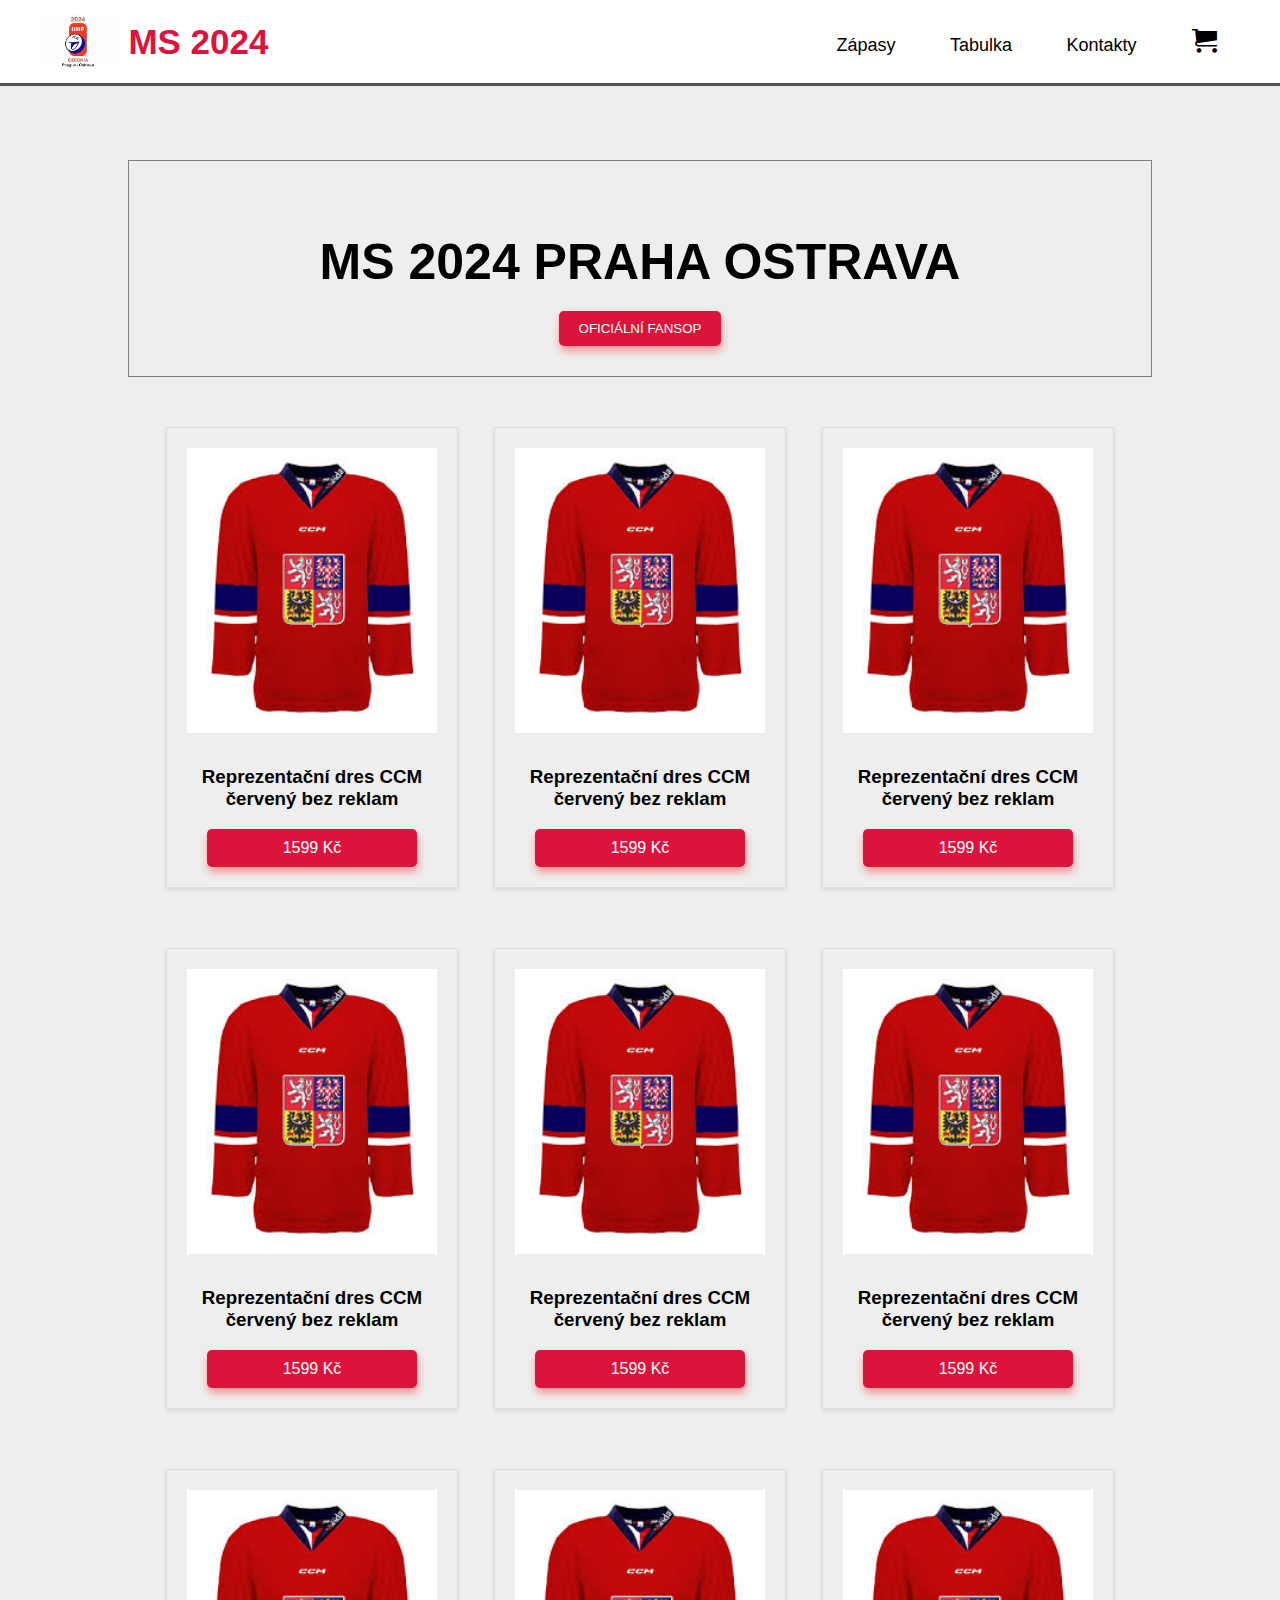
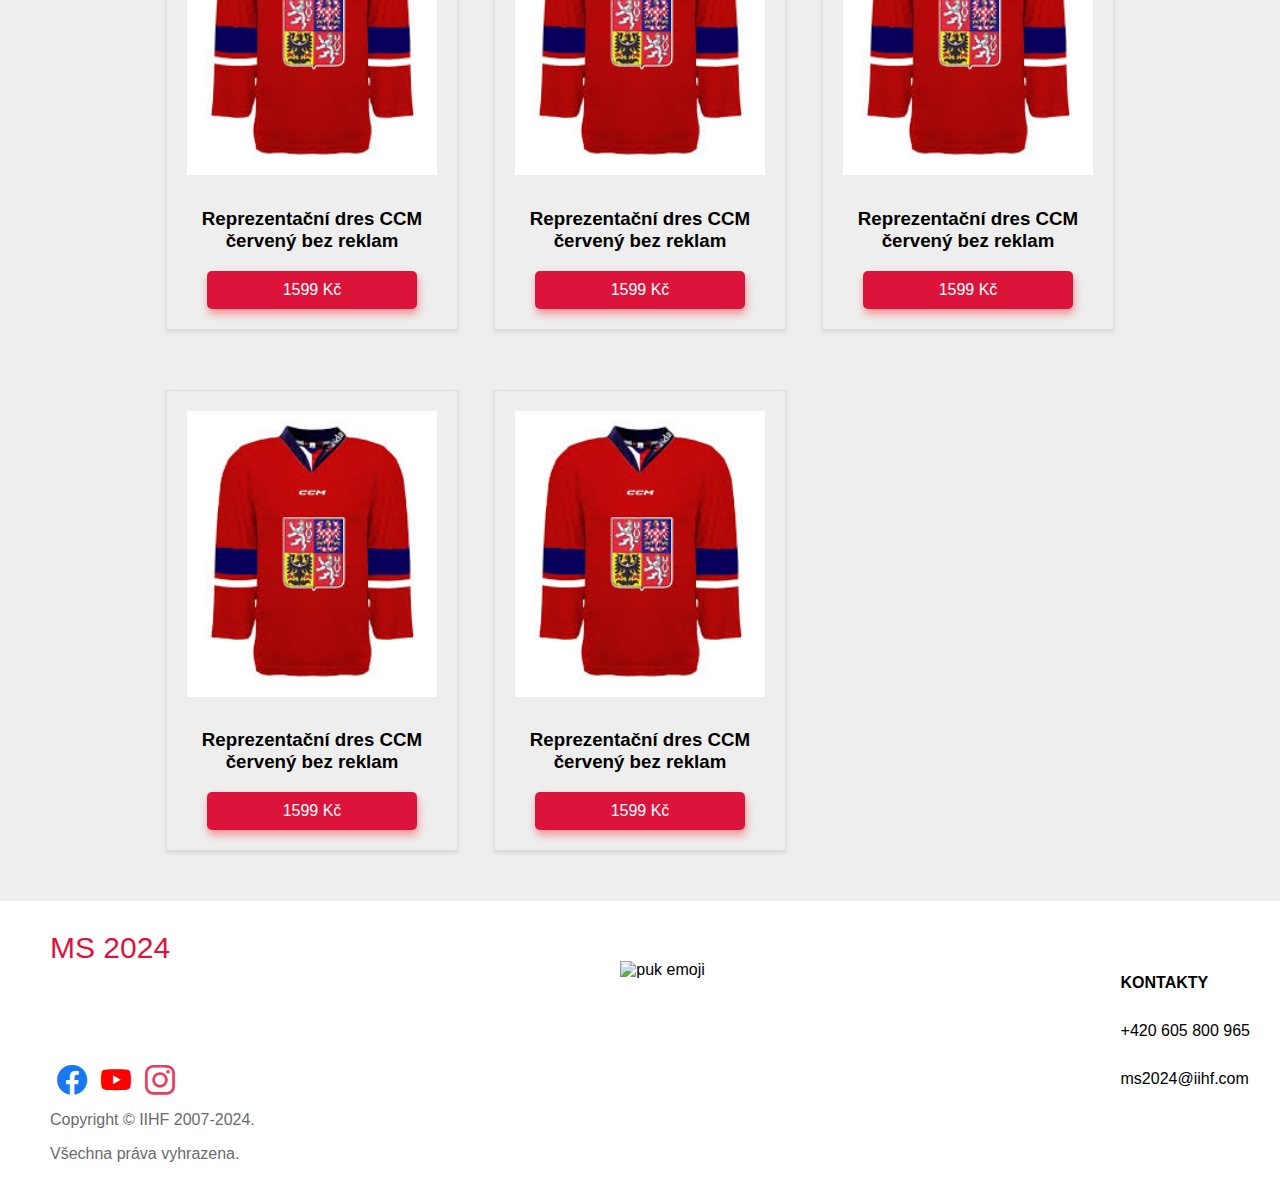
==== commit 53f8109f: "savw" ====
--- a/index.html
+++ b/index.html
@@ -19,7 +19,7 @@
       </div>
       <nav class="nav-links">
         <a href="./zapasy.html">Zápasy</a>
-        <a href="#">Informace</a>
+        <a href="#">Tabulka</a>
         <a href="#">Kontakty </a>
         <a href="./kosik.html"><span class="icon-cart"></span></a>
       </nav>
@@ -39,63 +39,96 @@
         <div class="container-shop">
           <div class="product">
             <a href="./product.html">
-            <img src="./img/dres.jfif" alt="Reprezentační dres CCM červený bez reklam">
-            <h3>Reprezentační dres CCM červený bez reklam</h3>
-            <div class="button">1599 Kč</div>
+              <img src="./img/dres.jfif" alt="Reprezentační dres CCM červený bez reklam">
+              <h3>Reprezentační dres CCM červený bez reklam</h3>
+              <div class="button">1599 Kč</div>
             </a>
           </div>
           <div class="product">
-            <img src="./img/dres.jfif" alt="Reprezentační dres CCM červený bez reklam">
-            <h3>Reprezentační dres CCM červený bez reklam</h3>
-            <button class="button">1599 Kč</button>
+            <a href="./product.html">
+              <img src="./img/dres.jfif" alt="Reprezentační dres CCM červený bez reklam">
+              <h3>Reprezentační dres CCM červený bez reklam</h3>
+              <div class="button">1599 Kč</div>
+            </a>
           </div>
           <div class="product">
-            <img src="./img/dres.jfif" alt="Reprezentační dres CCM červený bez reklam">
-            <h3>Reprezentační dres CCM červený bez reklam</h3>
-            <button class="button">1599 Kč</button>
+            <a href="./product.html">
+              <img src="./img/dres.jfif" alt="Reprezentační dres CCM červený bez reklam">
+              <h3>Reprezentační dres CCM červený bez reklam</h3>
+              <div class="button">1599 Kč</div>
+            </a>
           </div>
           <div class="product">
-            <img src="./img/dres.jfif" alt="Tričko logo lev Český Hokej Navy">
-            <h3>Tričko logo lev Český Hokej Navy</h3>
-            <button class="button">499 Kč</button>
+            <a href="./product.html">
+              <img src="./img/dres.jfif" alt="Reprezentační dres CCM červený bez reklam">
+              <h3>Reprezentační dres CCM červený bez reklam</h3>
+              <div class="button">1599 Kč</div>
+            </a>
           </div>
           <div class="product">
-            <img src="./img/dres.jfif" alt="Kšiltovka národního týmu ČR">
-            <h3>Kšiltovka národního týmu ČR</h3>
-            <button class="button">599 Kč</button>
+            <a href="./product.html">
+              <img src="./img/dres.jfif" alt="Reprezentační dres CCM červený bez reklam">
+              <h3>Reprezentační dres CCM červený bez reklam</h3>
+              <div class="button">1599 Kč</div>
+            </a>
           </div>
           <div class="product">
-            <img src="./img/dres.jfif" alt="Reprezentační dres CCM bílá bez reklam">
-            <h3>Reprezentační dres CCM bílá bez reklam</h3>
-            <button class="button">1599 Kč</button>
+            <a href="./product.html">
+              <img src="./img/dres.jfif" alt="Reprezentační dres CCM červený bez reklam">
+              <h3>Reprezentační dres CCM červený bez reklam</h3>
+              <div class="button">1599 Kč</div>
+            </a>
           </div>
           <div class="product">
-            <img src="./img/dres.jfif" alt="Reprezentační dres CCM bílá bez reklam">
-            <h3>Reprezentační dres CCM bílá bez reklam</h3>
-            <button class="button">1599 Kč</button>
+            <a href="./product.html">
+              <img src="./img/dres.jfif" alt="Reprezentační dres CCM červený bez reklam">
+              <h3>Reprezentační dres CCM červený bez reklam</h3>
+              <div class="button">1599 Kč</div>
+            </a>
           </div>
           <div class="product">
-            <img src="./img/dres.jfif" alt="Reprezentační dres CCM bílá bez reklam">
-            <h3>Reprezentační dres CCM bílá bez reklam</h3>
-            <button class="button">1599 Kč</button>
+            <a href="./product.html">
+              <img src="./img/dres.jfif" alt="Reprezentační dres CCM červený bez reklam">
+              <h3>Reprezentační dres CCM červený bez reklam</h3>
+              <div class="button">1599 Kč</div>
+            </a>
           </div>
           <div class="product">
-            <img src="./img/dres.jfif" alt="Reprezentační dres CCM bílá bez reklam">
-            <h3>Reprezentační dres CCM bílá bez reklam</h3>
-            <button class="button">1599 Kč</button>
+            <a href="./product.html">
+              <img src="./img/dres.jfif" alt="Reprezentační dres CCM červený bez reklam">
+              <h3>Reprezentační dres CCM červený bez reklam</h3>
+              <div class="button">1599 Kč</div>
+            </a>
           </div>
+          <div class="product">
+            <a href="./product.html">
+              <img src="./img/dres.jfif" alt="Reprezentační dres CCM červený bez reklam">
+              <h3>Reprezentační dres CCM červený bez reklam</h3>
+              <div class="button">1599 Kč</div>
+            </a>
+          </div>
+          <div class="product">
+            <a href="./product.html">
+              <img src="./img/dres.jfif" alt="Reprezentační dres CCM červený bez reklam">
+              <h3>Reprezentační dres CCM červený bez reklam</h3>
+              <div class="button">1599 Kč</div>
+            </a>
+          </div>
+        
+
         </div>
+
       </section>
     </div>
   </main>
 
   <footer>
-    <div class="left-section"> 
+    <div class="left-section">
       <p class="name-footer">MS 2024</p>
       <div class="icons">
-      <span class="icon-facebook"></span>
-      <span class="icon-youtube"></span>
-      <span class="icon-instagram"></span>
+        <span class="icon-facebook"></span>
+        <span class="icon-youtube"></span>
+        <span class="icon-instagram"></span>
       </div>
       <p class="copyright">Copyright © IIHF 2007-2024. </p>
       <p class="copyright">Všechna práva vyhrazena.</p>
